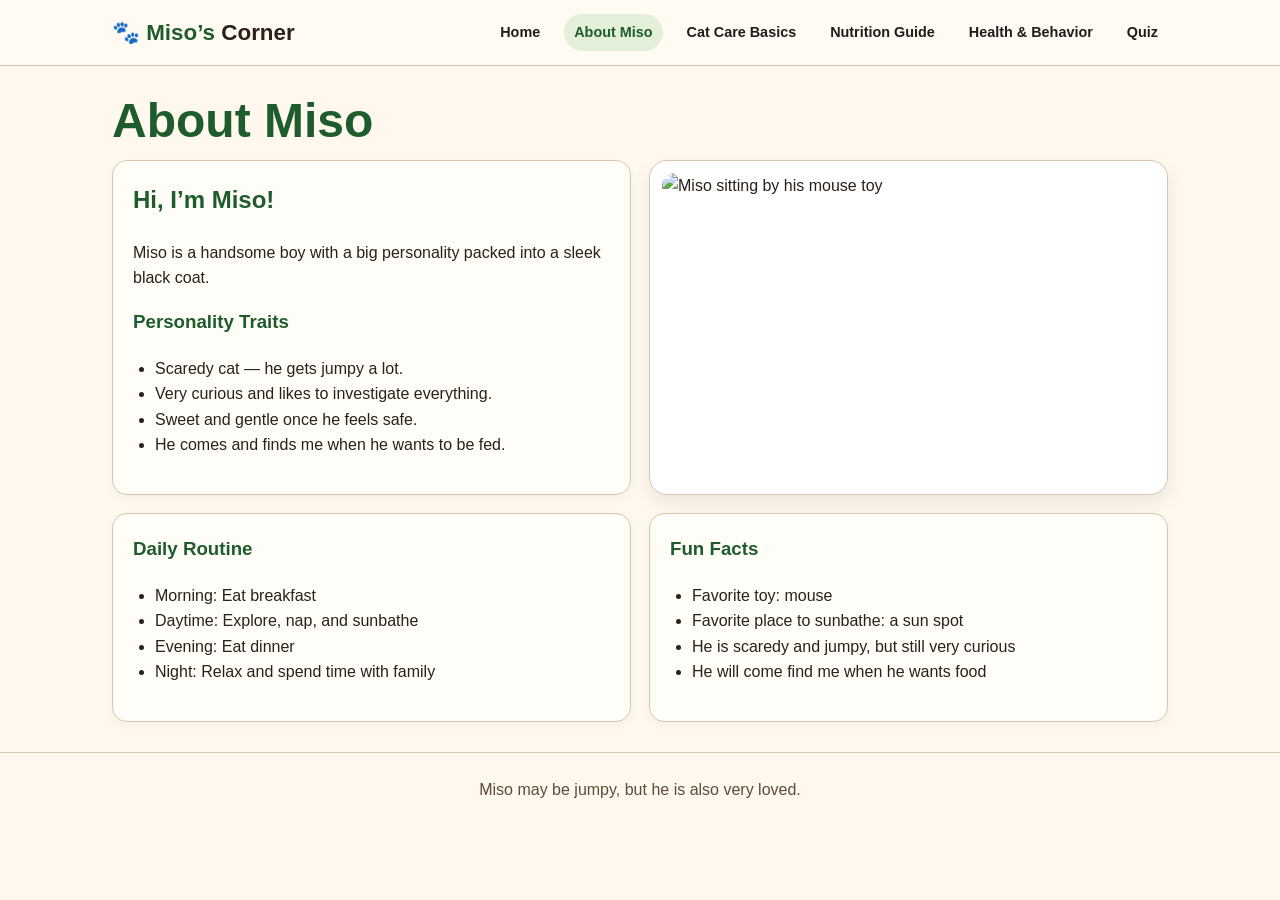
==== about.html @ 44f96386 "Add files via upload" ====
<!DOCTYPE html><html lang="en"><head><meta charset="UTF-8"><meta name="viewport" content="width=device-width, initial-scale=1.0"><title>About Miso</title><link rel="stylesheet" href="style.css"></head><body><header><div class="nav"><div class="logo">🐾 Miso’s <span>Corner</span></div><nav class="links"><a href="index.html">Home</a><a class="active" href="about.html">About Miso</a><a href="basics.html">Cat Care Basics</a><a href="nutrition.html">Nutrition Guide</a><a href="health.html">Health & Behavior</a><a href="quiz.html">Quiz</a></nav></div></header><main><h1 class="page-title">About Miso</h1><section class="grid two"><div class="card"><h2>Hi, I’m Miso!</h2><p>Miso is a handsome boy with a big personality packed into a sleek black coat.</p><h3>Personality Traits</h3><ul><li>Scaredy cat — he gets jumpy a lot.</li><li>Very curious and likes to investigate everything.</li><li>Sweet and gentle once he feels safe.</li><li>He comes and finds me when he wants to be fed.</li></ul></div><div class="photo-card"><img src="images/miso.jpg" alt="Miso sitting by his mouse toy"></div></section><section class="grid two" style="margin-top:18px;"><div class="card"><h3>Daily Routine</h3><ul><li>Morning: Eat breakfast</li><li>Daytime: Explore, nap, and sunbathe</li><li>Evening: Eat dinner</li><li>Night: Relax and spend time with family</li></ul></div><div class="card"><h3>Fun Facts</h3><ul><li>Favorite toy: mouse</li><li>Favorite place to sunbathe: a sun spot</li><li>He is scaredy and jumpy, but still very curious</li><li>He will come find me when he wants food</li></ul></div></section></main><footer>Miso may be jumpy, but he is also very loved.</footer></body></html>
---- style.css ----
*{box-sizing:border-box} body{margin:0;font-family:Arial,Helvetica,sans-serif;background:#fff8ef;color:#2b2118;line-height:1.6} header{background:#fffaf2;border-bottom:1px solid #d8c7ad;position:sticky;top:0;z-index:10} .nav{max-width:1100px;margin:auto;display:flex;align-items:center;justify-content:space-between;padding:14px 22px;gap:16px}.logo{font-size:1.4rem;font-weight:700;color:#1f5c2d}.logo span{color:#2b2118}.links{display:flex;gap:14px;flex-wrap:wrap}.links a{color:#1d1d1d;text-decoration:none;font-weight:700;font-size:.9rem;padding:7px 10px;border-radius:20px}.links a:hover,.links a.active{background:#e3efd8;color:#1f5c2d} main{max-width:1100px;margin:auto;padding:30px 22px}.hero{display:grid;grid-template-columns:1fr 1fr;gap:30px;align-items:center}.hero h1,.page-title{font-size:3rem;line-height:1.05;color:#1f5c2d;margin:0 0 14px}.button{display:inline-block;background:#4c8b46;color:white;text-decoration:none;padding:12px 22px;border-radius:28px;font-weight:700;margin-top:10px}.photo-card{background:white;border:1px solid #d8c7ad;border-radius:18px;padding:12px;box-shadow:0 8px 20px rgba(0,0,0,.08)}.photo-card img{width:100%;height:480px;object-fit:cover;object-position:center;border-radius:14px}.grid{display:grid;grid-template-columns:repeat(3,1fr);gap:18px}.two{grid-template-columns:repeat(2,1fr)}.card{background:#fffdf8;border:1px solid #d8c7ad;border-radius:15px;padding:20px;box-shadow:0 4px 12px rgba(0,0,0,.04)}h2,h3{color:#1f5c2d;margin-top:0}ul{padding-left:22px}.resource-box{margin-top:24px;background:#fffaf2;border:1px solid #d8c7ad;border-radius:15px;padding:18px}table{width:100%;border-collapse:collapse;background:white;border-radius:12px;overflow:hidden}th,td{border:1px solid #cdbc9e;padding:12px;text-align:center}th{background:#dfe9d2;color:#183f20}.note{background:#edf5e8;border-left:5px solid #4c8b46;padding:15px;border-radius:8px}.quiz-form label{display:block;background:#fffdf8;border:1px solid #d8c7ad;border-radius:12px;margin:10px 0;padding:14px}.quiz-form p{font-weight:700;margin-bottom:6px}.quiz-form button{background:#4c8b46;color:white;border:0;border-radius:24px;padding:12px 20px;font-weight:700;cursor:pointer}.quiz-form button[type=reset]{background:#ddd;color:#222;margin-left:8px}.result{font-size:1.2rem;font-weight:700;margin-top:18px;background:#e3efd8;padding:16px;border-radius:12px;color:#1f5c2d}footer{text-align:center;padding:24px;border-top:1px solid #d8c7ad;color:#5e4b3a}@media(max-width:800px){.hero,.grid,.two{grid-template-columns:1fr}.hero h1,.page-title{font-size:2.2rem}.photo-card img{height:auto}.nav{align-items:flex-start;flex-direction:column}}
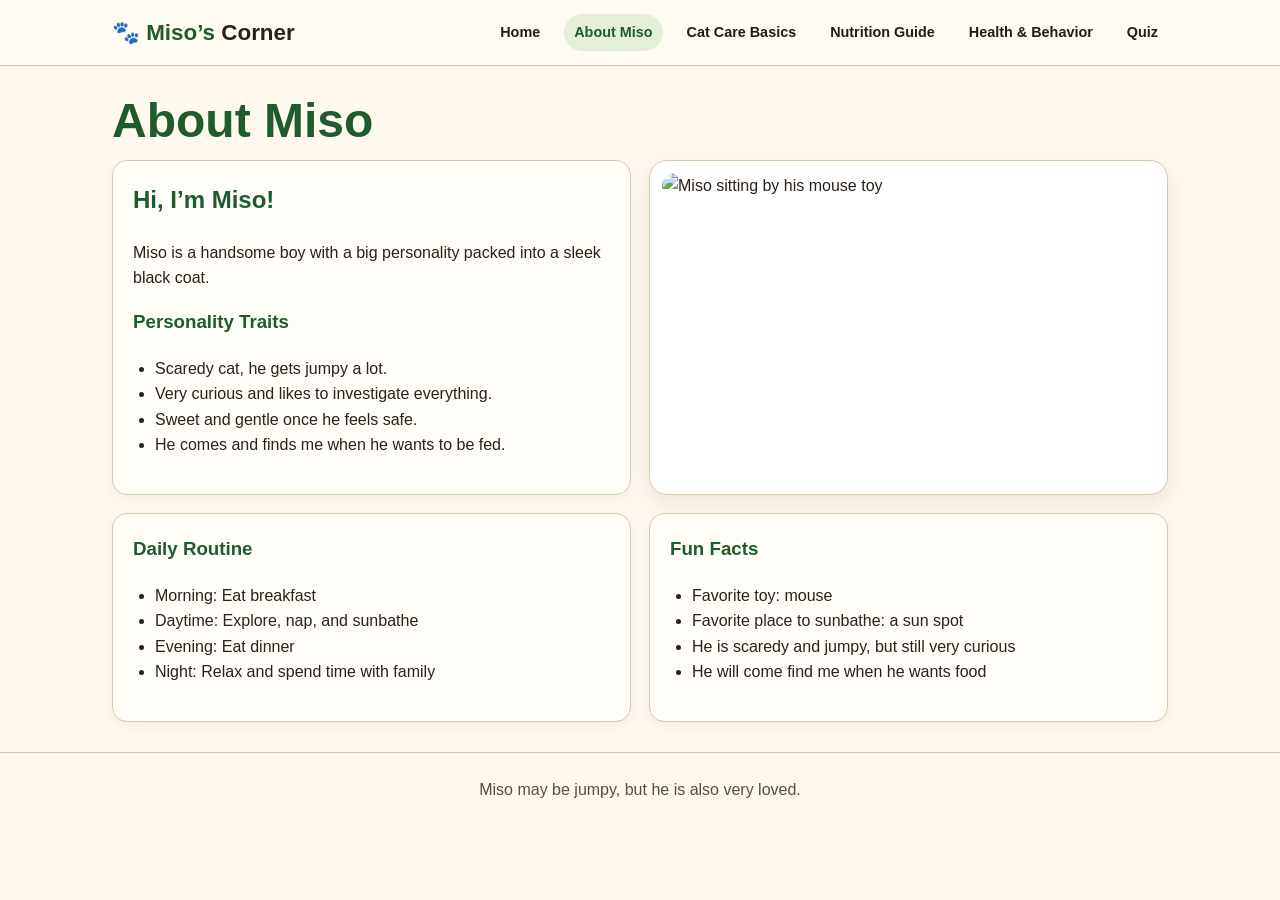
==== commit e718c1bf: "Update about.html" ====
--- a/about.html
+++ b/about.html
@@ -1 +1 @@
-<!DOCTYPE html><html lang="en"><head><meta charset="UTF-8"><meta name="viewport" content="width=device-width, initial-scale=1.0"><title>About Miso</title><link rel="stylesheet" href="style.css"></head><body><header><div class="nav"><div class="logo">🐾 Miso’s <span>Corner</span></div><nav class="links"><a href="index.html">Home</a><a class="active" href="about.html">About Miso</a><a href="basics.html">Cat Care Basics</a><a href="nutrition.html">Nutrition Guide</a><a href="health.html">Health & Behavior</a><a href="quiz.html">Quiz</a></nav></div></header><main><h1 class="page-title">About Miso</h1><section class="grid two"><div class="card"><h2>Hi, I’m Miso!</h2><p>Miso is a handsome boy with a big personality packed into a sleek black coat.</p><h3>Personality Traits</h3><ul><li>Scaredy cat — he gets jumpy a lot.</li><li>Very curious and likes to investigate everything.</li><li>Sweet and gentle once he feels safe.</li><li>He comes and finds me when he wants to be fed.</li></ul></div><div class="photo-card"><img src="images/miso.jpg" alt="Miso sitting by his mouse toy"></div></section><section class="grid two" style="margin-top:18px;"><div class="card"><h3>Daily Routine</h3><ul><li>Morning: Eat breakfast</li><li>Daytime: Explore, nap, and sunbathe</li><li>Evening: Eat dinner</li><li>Night: Relax and spend time with family</li></ul></div><div class="card"><h3>Fun Facts</h3><ul><li>Favorite toy: mouse</li><li>Favorite place to sunbathe: a sun spot</li><li>He is scaredy and jumpy, but still very curious</li><li>He will come find me when he wants food</li></ul></div></section></main><footer>Miso may be jumpy, but he is also very loved.</footer></body></html>
+<!DOCTYPE html><html lang="en"><head><meta charset="UTF-8"><meta name="viewport" content="width=device-width, initial-scale=1.0"><title>About Miso</title><link rel="stylesheet" href="style.css"></head><body><header><div class="nav"><div class="logo">🐾 Miso’s <span>Corner</span></div><nav class="links"><a href="index.html">Home</a><a class="active" href="about.html">About Miso</a><a href="basics.html">Cat Care Basics</a><a href="nutrition.html">Nutrition Guide</a><a href="health.html">Health & Behavior</a><a href="quiz.html">Quiz</a></nav></div></header><main><h1 class="page-title">About Miso</h1><section class="grid two"><div class="card"><h2>Hi, I’m Miso!</h2><p>Miso is a handsome boy with a big personality packed into a sleek black coat.</p><h3>Personality Traits</h3><ul><li>Scaredy cat, he gets jumpy a lot.</li><li>Very curious and likes to investigate everything.</li><li>Sweet and gentle once he feels safe.</li><li>He comes and finds me when he wants to be fed.</li></ul></div><div class="photo-card"><img src="images/miso.jpg" alt="Miso sitting by his mouse toy"></div></section><section class="grid two" style="margin-top:18px;"><div class="card"><h3>Daily Routine</h3><ul><li>Morning: Eat breakfast</li><li>Daytime: Explore, nap, and sunbathe</li><li>Evening: Eat dinner</li><li>Night: Relax and spend time with family</li></ul></div><div class="card"><h3>Fun Facts</h3><ul><li>Favorite toy: mouse</li><li>Favorite place to sunbathe: a sun spot</li><li>He is scaredy and jumpy, but still very curious</li><li>He will come find me when he wants food</li></ul></div></section></main><footer>Miso may be jumpy, but he is also very loved.</footer></body></html>
